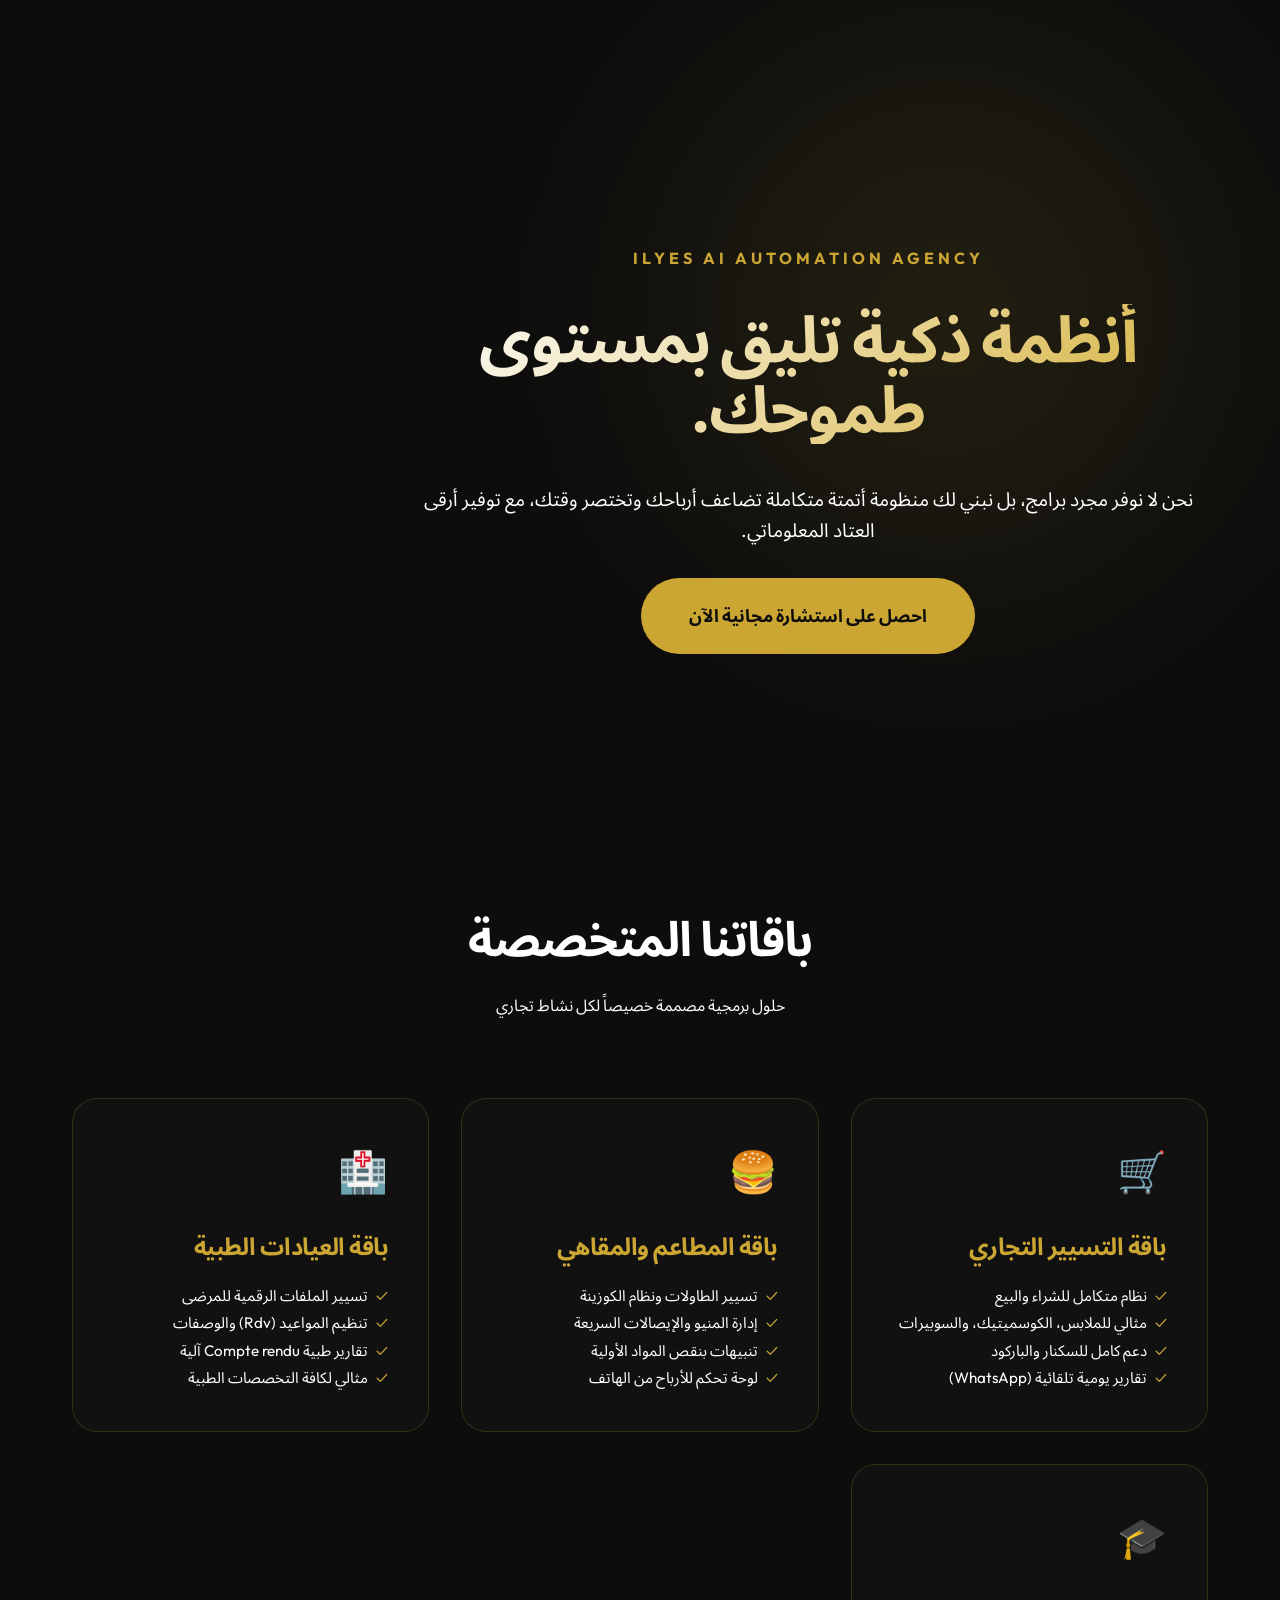
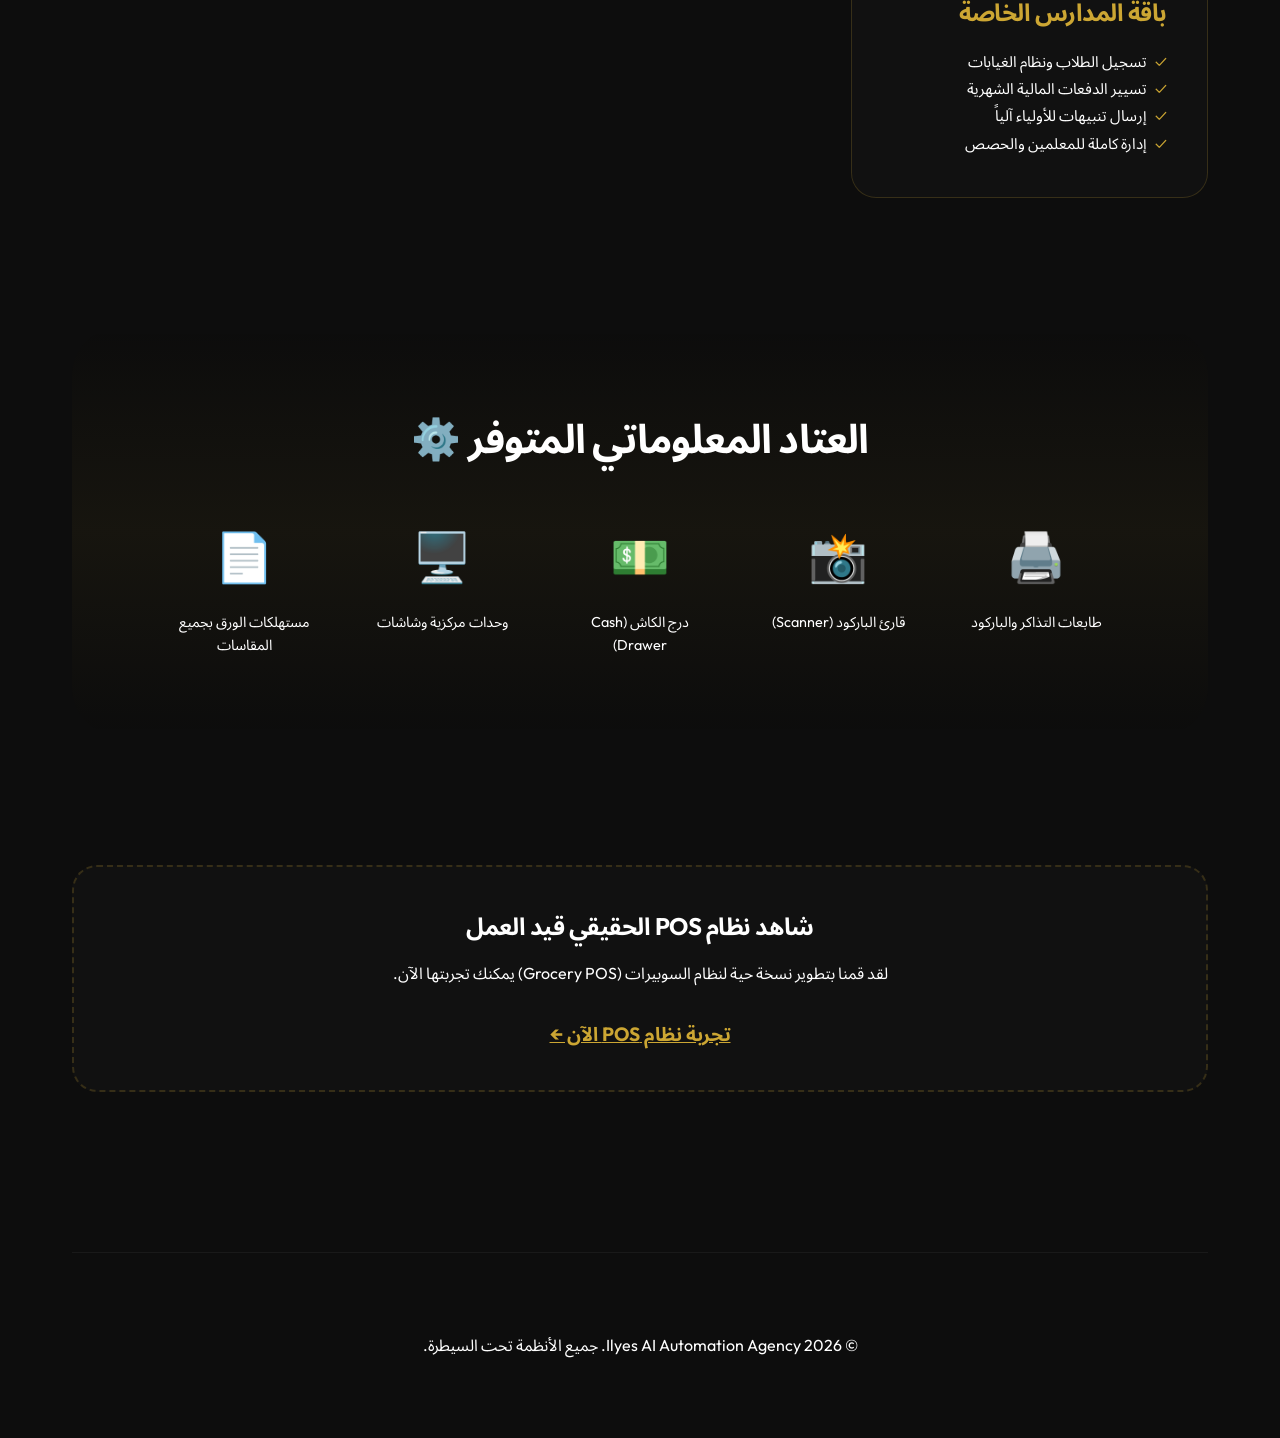
==== index.html @ ce88da2a "Ilyes AI Agency - Final Production Edition 💎" ====
<!DOCTYPE html>
<html lang="ar" dir="rtl">
<head>
    <meta charset="UTF-8">
    <meta name="viewport" content="width=device-width, initial-scale=1.0">
    <title>Ilyes AI Agency | حلول الأتمتة والذكاء الاصطناعي للمؤسسات</title>
    <link rel="preconnect" href="https://fonts.googleapis.com">
    <link rel="preconnect" href="https://fonts.gstatic.com" crossorigin>
    <link href="https://fonts.googleapis.com/css2?family=Outfit:wght@400;700&family=Noto+Sans+Arabic:wght@400;700&display=swap" rel="stylesheet">
    <link rel="stylesheet" href="style.css">
    <style>
        :root {
            --accent-gold: 45, 60%, 50%;
            --bg-dark: 0, 0%, 5%;
            --card-border: 0, 0%, 15%;
            --text-muted: 0, 0%, 70%;
        }
        
        * { font-family: 'Outfit', 'Noto Sans Arabic', sans-serif; }

        .bg-beam {
            position: absolute;
            top: -10%;
            right: -5%;
            width: 800px;
            height: 800px;
            background: radial-gradient(circle, hsla(var(--accent-gold), 0.15) 0%, transparent 70%);
            z-index: -1;
            filter: blur(100px);
        }

        .services-grid {
            display: grid;
            grid-template-columns: repeat(auto-fit, minmax(300px, 1fr));
            gap: 2rem;
            margin-top: 3rem;
        }

        .pack-card {
            background: rgba(20, 20, 20, 0.6);
            border: 1px solid hsla(var(--accent-gold), 0.2);
            padding: 2.5rem;
            border-radius: 25px;
            transition: 0.4s;
            position: relative;
            overflow: hidden;
        }

        .pack-card:hover {
            border-color: hsla(var(--accent-gold), 0.8);
            transform: translateY(-10px);
            background: rgba(30, 30, 30, 0.8);
        }

        .pack-icon { font-size: 2.5rem; margin-bottom: 1.5rem; display: block; }
        .pack-title { color: hsl(var(--accent-gold)); font-size: 1.5rem; margin-bottom: 1rem; }
        .pack-list { list-style: none; color: var(--text-muted); font-size: 0.95rem; line-height: 1.8; }
        .pack-list li::before { content: "✓ "; color: hsl(var(--accent-gold)); margin-left: 5px; }

        .hardware-section {
            margin-top: 8rem;
            text-align: center;
            background: linear-gradient(180deg, transparent, rgba(212, 175, 55, 0.05), transparent);
            padding: 5rem 0;
            border-radius: 50px;
        }

        .hardware-grid {
            display: flex;
            flex-wrap: wrap;
            justify-content: center;
            gap: 3rem;
            margin-top: 3rem;
        }

        .hw-item { text-align: center; width: 150px; }
        .hw-icon { font-size: 3rem; margin-bottom: 1rem; display: block; }
        .hw-name { font-size: 0.9rem; color: var(--text-muted); }

        .cta-section { margin-top: 8rem; text-align: center; }

        .gradient-text {
            background: linear-gradient(135deg, #fff 0%, #D4AF37 100%);
            -webkit-background-clip: text;
            -webkit-text-fill-color: transparent;
        }
    </style>
</head>
<body>
    <div class="bg-beam"></div>
    
    <div class="container">
        <!-- 🔱 Hero Section -->
        <header style="padding: 8rem 0;">
            <div class="hero-content" style="text-align: center;">
                <p class="fade-in" style="color: hsl(var(--accent-gold)); font-weight: 700; margin-bottom: 2rem; letter-spacing: 4px;">ILYES AI AUTOMATION AGENCY</p>
                <h1 class="hero-tagline gradient-text" style="font-size: 4rem; line-height: 1.1;">أنظمة ذكية تليق بمستوى طموحك.</h1>
                <p class="hero-subtext" style="max-width: 800px; margin: 2rem auto; font-size: 1.2rem; color: var(--text-dim);">نحن لا نوفر مجرد برامج، بل نبني لك منظومة أتمتة متكاملة تضاعف أرباحك وتختصر وقتك، مع توفير أرقى العتاد المعلوماتي.</p>
                <a href="https://wa.me/213668853654" class="cta-button" style="padding: 1.5rem 3rem; font-size: 1.1rem;">احصل على استشارة مجانية الآن</a>
            </div>
        </header>

        <!-- 🍱 Packs Section -->
        <section id="packs">
            <h2 class="fade-in" style="font-size: 3rem; text-align: center; margin-bottom: 1rem;">باقاتنا المتخصصة</h2>
            <p style="text-align: center; color: var(--text-dim); margin-bottom: 5rem;">حلول برمجية مصممة خصيصاً لكل نشاط تجاري</p>
            
            <div class="services-grid">
                <!-- Pack 1: Gestion Commerciale -->
                <div class="pack-card fade-in">
                    <span class="pack-icon">🛒</span>
                    <h3 class="pack-title">باقة التسيير التجاري</h3>
                    <ul class="pack-list">
                        <li>نظام متكامل للشراء والبيع</li>
                        <li>مثالي للملابس، الكوسميتيك، والسوبيرات</li>
                        <li>دعم كامل للسكنار والباركود</li>
                        <li>تقارير يومية تلقائية (WhatsApp)</li>
                    </ul>
                </div>

                <!-- Pack 2: Cafe & Resto -->
                <div class="pack-card fade-in" style="animation-delay: 0.1s;">
                    <span class="pack-icon">🍔</span>
                    <h3 class="pack-title">باقة المطاعم والمقاهي</h3>
                    <ul class="pack-list">
                        <li>تسيير الطاولات ونظام الكوزينة</li>
                        <li>إدارة المنيو والإيصالات السريعة</li>
                        <li>تنبيهات بنقص المواد الأولية</li>
                        <li>لوحة تحكم للأرباح من الهاتف</li>
                    </ul>
                </div>

                <!-- Pack 3: Medical -->
                <div class="pack-card fade-in" style="animation-delay: 0.2s;">
                    <span class="pack-icon">🏥</span>
                    <h3 class="pack-title">باقة العيادات الطبية</h3>
                    <ul class="pack-list">
                        <li>تسيير الملفات الرقمية للمرضى</li>
                        <li>تنظيم المواعيد (Rdv) والوصفات</li>
                        <li>تقارير طبية Compte rendu آلية</li>
                        <li>مثالي لكافة التخصصات الطبية</li>
                    </ul>
                </div>

                <!-- Pack 4: Schools -->
                <div class="pack-card fade-in" style="animation-delay: 0.3s;">
                    <span class="pack-icon">🎓</span>
                    <h3 class="pack-title">باقة المدارس الخاصة</h3>
                    <ul class="pack-list">
                        <li>تسجيل الطلاب ونظام الغيابات</li>
                        <li>تسيير الدفعات المالية الشهرية</li>
                        <li>إرسال تنبيهات للأولياء آلياً</li>
                        <li>إدارة كاملة للمعلمين والحصص</li>
                    </ul>
                </div>
            </div>
        </section>

        <!-- ⚙️ Hardware Section -->
        <section class="hardware-section fade-in">
            <h2 style="font-size: 2.5rem; margin-bottom: 3rem;">العتاد المعلوماتي المتوفر ⚙️</h2>
            <div class="hardware-grid">
                <div class="hw-item"><span class="hw-icon">🖨️</span><p class="hw-name">طابعات التذاكر والباركود</p></div>
                <div class="hw-item"><span class="hw-icon">📸</span><p class="hw-name">قارئ الباركود (Scanner)</p></div>
                <div class="hw-item"><span class="hw-icon">💵</span><p class="hw-name">درج الكاش (Cash Drawer)</p></div>
                <div class="hw-item"><span class="hw-icon">🖥️</span><p class="hw-name">وحدات مركزية وشاشات</p></div>
                <div class="hw-item"><span class="hw-icon">📄</span><p class="hw-name">مستهلكات الورق بجميع المقاسات</p></div>
            </div>
        </section>

        <!-- 💼 Real Demo Link -->
        <section id="demo" style="margin-top: 8rem;">
            <div class="pack-card" style="text-align: center; border-style: dashed; border-width: 2px;">
                <h2 style="margin-bottom: 1rem;">شاهد نظام POS الحقيقي قيد العمل</h2>
                <p style="margin-bottom: 2rem;">لقد قمنا بتطوير نسخة حية لنظام السوبيرات (Grocery POS) يمكنك تجربتها الآن.</p>
                <a href="grocery_pos.html" style="color: hsl(var(--accent-gold)); font-weight: 700; font-size: 1.2rem;">تجربة نظام POS الآن ←</a>
            </div>
        </section>

        <!-- 📞 Footer -->
        <footer style="margin-top: 10rem; padding-bottom: 5rem; text-align: center; border-top: 1px solid hsla(var(--card-border), 0.5); padding-top: 5rem;">
            <p style="color: var(--text-muted);">© 2026 Ilyes AI Automation Agency. جميع الأنظمة تحت السيطرة.</p>
        </footer>
    </div>

    <!-- 🪄 Micro-interactions Script -->
    <script>
        document.addEventListener('DOMContentLoaded', () => {
            const observer = new IntersectionObserver((entries) => {
                entries.forEach(entry => {
                    if (entry.isIntersecting) {
                        entry.target.classList.add('fade-in');
                    }
                });
            }, { threshold: 0.1 });

            document.querySelectorAll('.pack-card, .hardware-section, h2').forEach(el => observer.observe(el));
        });
    </script>
</body>
</html>
---- style.css ----
/* 
   🏛️ Ilyes AI Agency - Premium Vibe Code (Internal CSS)
   Vibe: Deep Dark Mode, Royal Gold/Blue Accents, Glassmorphism.
*/

:root {
    /* 🏛️ Color Palette (HSL) */
    --bg-dark: 230 20% 5%;           /* Deepest Blue-Black */
    --accent-gold: 45 100% 50%;     /* Royal Gold */
    --accent-blue: 215 100% 60%;    /* Cyber Blue */
    --text-white: 0 0% 100%;
    --text-muted: 0 0% 70%;
    --card-bg: 230 20% 10%;         /* Glassmorphism base */
    --card-border: 230 20% 15%;
    
    /* 🎨 Transitions */
    --smooth: cubic-bezier(0.4, 0, 0.2, 1);
}

* {
    margin: 0;
    padding: 0;
    box-sizing: border-box;
}

body {
    background-color: hsl(var(--bg-dark));
    color: hsl(var(--text-white));
    font-family: 'Outfit', 'Inter', sans-serif;
    line-height: 1.6;
    overflow-x: hidden;
}

/* 💠 Typography */
h1, h2, h3 {
    font-weight: 700;
    letter-spacing: -0.02em;
}

.gradient-text {
    background: linear-gradient(135deg, hsl(var(--text-white)), hsl(var(--accent-gold)));
    -webkit-background-clip: text;
    -webkit-text-fill-color: transparent;
}

/* 🖼️ Layout */
.container {
    max-width: 1200px;
    margin: 0 auto;
    padding: 0 2rem;
}

header {
    height: 100vh;
    display: flex;
    align-items: center;
    position: relative;
}

/* 🔱 Hero Section */
.hero-content {
    max-width: 800px;
}

.hero-tagline {
    font-size: 5rem;
    line-height: 1.1;
    margin-bottom: 2.5rem;
    animation: fadeIn 1s var(--smooth) forwards;
}

.hero-subtext {
    font-size: 1.2rem;
    color: hsl(var(--text-muted));
    margin-bottom: 3.5rem;
    max-width: 600px;
}

/* 💎 Buttons */
.cta-button {
    background: hsl(var(--accent-gold));
    color: hsl(var(--bg-dark));
    padding: 1.2rem 2.8rem;
    font-size: 1.1rem;
    font-weight: 700;
    text-decoration: none;
    border-radius: 100px;
    display: inline-block;
    transition: transform 0.3s var(--smooth), box-shadow 0.3s var(--smooth);
}

.cta-button:hover {
    transform: translateY(-5px) scale(1.05);
    box-shadow: 0 10px 40px hsla(var(--accent-gold), 0.3);
}

/* 🪄 Glassmorphism Cards */
.services-grid {
    display: grid;
    grid-template-columns: repeat(auto-fit, minmax(300px, 1fr));
    gap: 2.5rem;
    margin-top: 5rem;
}

.card {
    background: hsla(var(--card-bg), 0.8);
    backdrop-filter: blur(20px);
    border: 1px solid hsla(var(--card-border), 1);
    padding: 3rem;
    border-radius: 32px;
    transition: transform 0.3s var(--smooth), border-color 0.3s var(--smooth);
}

.card:hover {
    transform: scale(1.02);
    border-color: hsla(var(--accent-gold), 0.5);
}

/* 🌀 Micro-animations */
@keyframes fadeIn {
    from { opacity: 0; transform: translateY(20px); }
    to { opacity: 1; transform: translateY(0); }
}

.fade-in {
    animation: fadeIn 1s var(--smooth) forwards;
}

/* 📱 Mobile Optimization */
@media (max-width: 768px) {
    .hero-tagline { font-size: 3.2rem; }
    .container { padding: 0 1.5rem; }
}
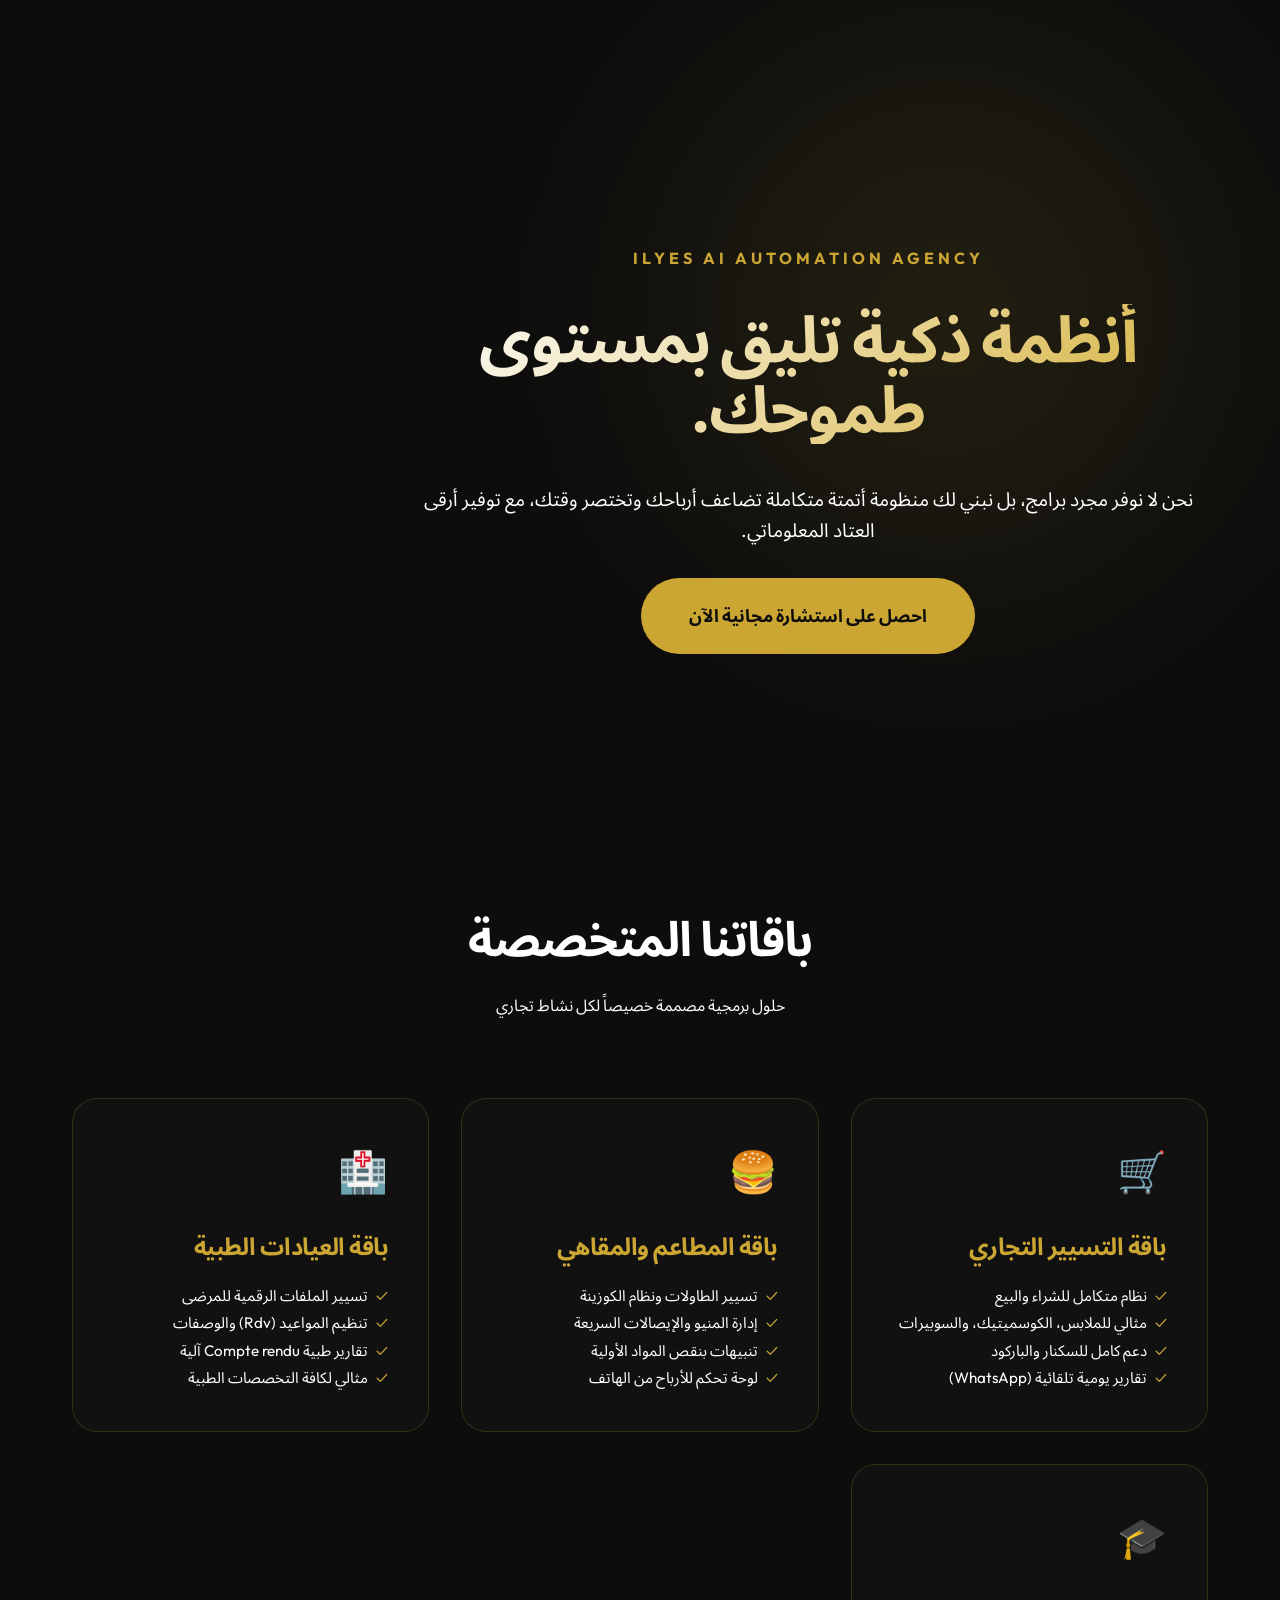
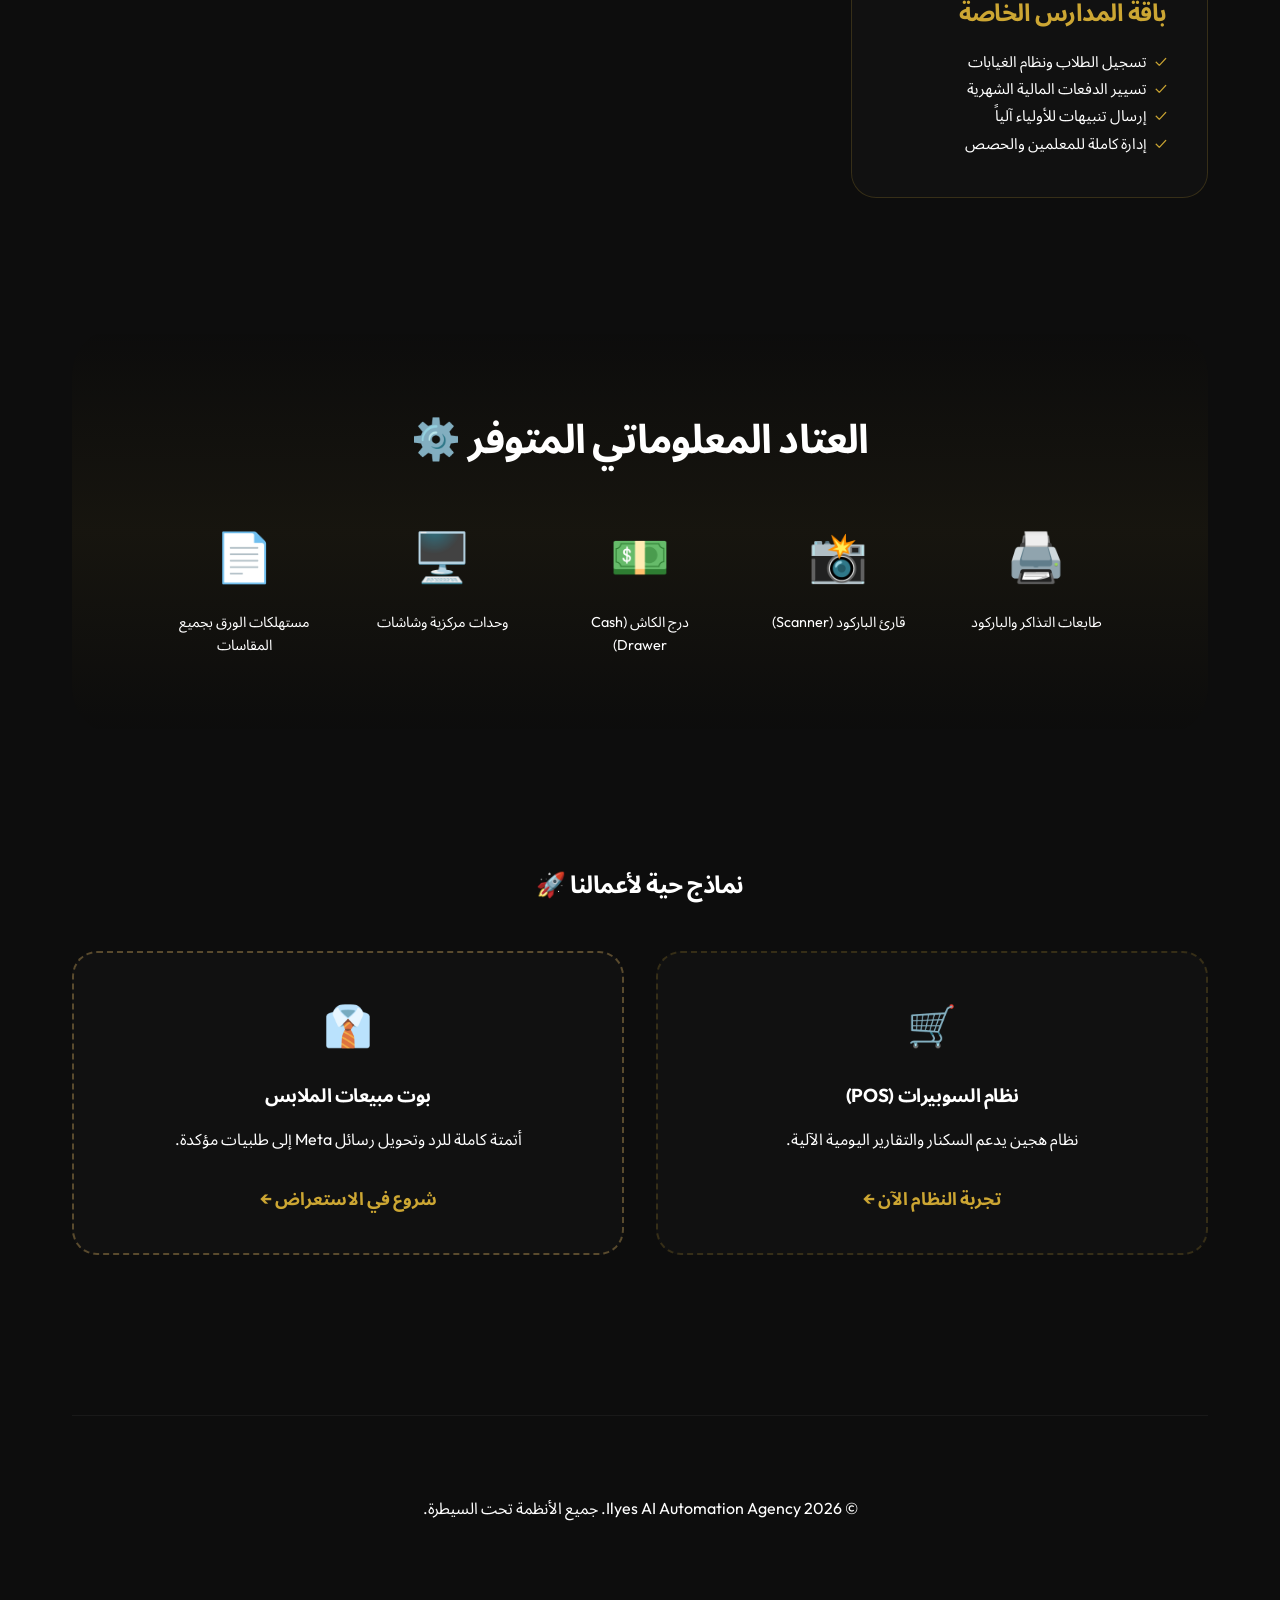
==== commit b007d57c: "Agency Update: Added Men's Clothing Automation Demo 👕🚀" ====
--- a/index.html
+++ b/index.html
@@ -82,6 +82,7 @@
         .gradient-text {
             background: linear-gradient(135deg, #fff 0%, #D4AF37 100%);
             -webkit-background-clip: text;
+            background-clip: text;
             -webkit-text-fill-color: transparent;
         }
     </style>
@@ -168,12 +169,27 @@
             </div>
         </section>
 
-        <!-- 💼 Real Demo Link -->
+        <!-- 💼 Real Demo Links -->
         <section id="demo" style="margin-top: 8rem;">
-            <div class="pack-card" style="text-align: center; border-style: dashed; border-width: 2px;">
-                <h2 style="margin-bottom: 1rem;">شاهد نظام POS الحقيقي قيد العمل</h2>
-                <p style="margin-bottom: 2rem;">لقد قمنا بتطوير نسخة حية لنظام السوبيرات (Grocery POS) يمكنك تجربتها الآن.</p>
-                <a href="grocery_pos.html" style="color: hsl(var(--accent-gold)); font-weight: 700; font-size: 1.2rem;">تجربة نظام POS الآن ←</a>
+            <h2 style="text-align: center; margin-bottom: 3rem;">نماذج حية لأعمالنا 🚀</h2>
+            <div class="services-grid" style="grid-template-columns: repeat(auto-fit, minmax(350px, 1fr));">
+                
+                <!-- Demo 1: Grocery POS -->
+                <div class="pack-card" style="text-align: center; border-style: dashed; border-width: 2px;">
+                    <span class="pack-icon">🛒</span>
+                    <h3 style="margin-bottom: 1rem;">نظام السوبيرات (POS)</h3>
+                    <p style="margin-bottom: 2rem; color: var(--text-dim);">نظام هجين يدعم السكنار والتقارير اليومية الآلية.</p>
+                    <a href="grocery_pos.html" style="color: hsl(var(--accent-gold)); font-weight: 700; font-size: 1.1rem; text-decoration: none;">تجربة النظام الآن ←</a>
+                </div>
+
+                <!-- Demo 2: Meta Lead Bot -->
+                <div class="pack-card" style="text-align: center; border-style: dashed; border-width: 2px; border-color: rgba(197, 160, 89, 0.4);">
+                    <span class="pack-icon">👔</span>
+                    <h3 style="margin-bottom: 1rem;">بوت مبيعات الملابس</h3>
+                    <p style="margin-bottom: 2rem; color: var(--text-dim);">أتمتة كاملة للرد وتحويل رسائل Meta إلى طلبيات مؤكدة.</p>
+                    <a href="men_style_leads.html" style="color: hsl(var(--accent-gold)); font-weight: 700; font-size: 1.1rem; text-decoration: none;">شروع في الاستعراض ←</a>
+                </div>
+
             </div>
         </section>
 
